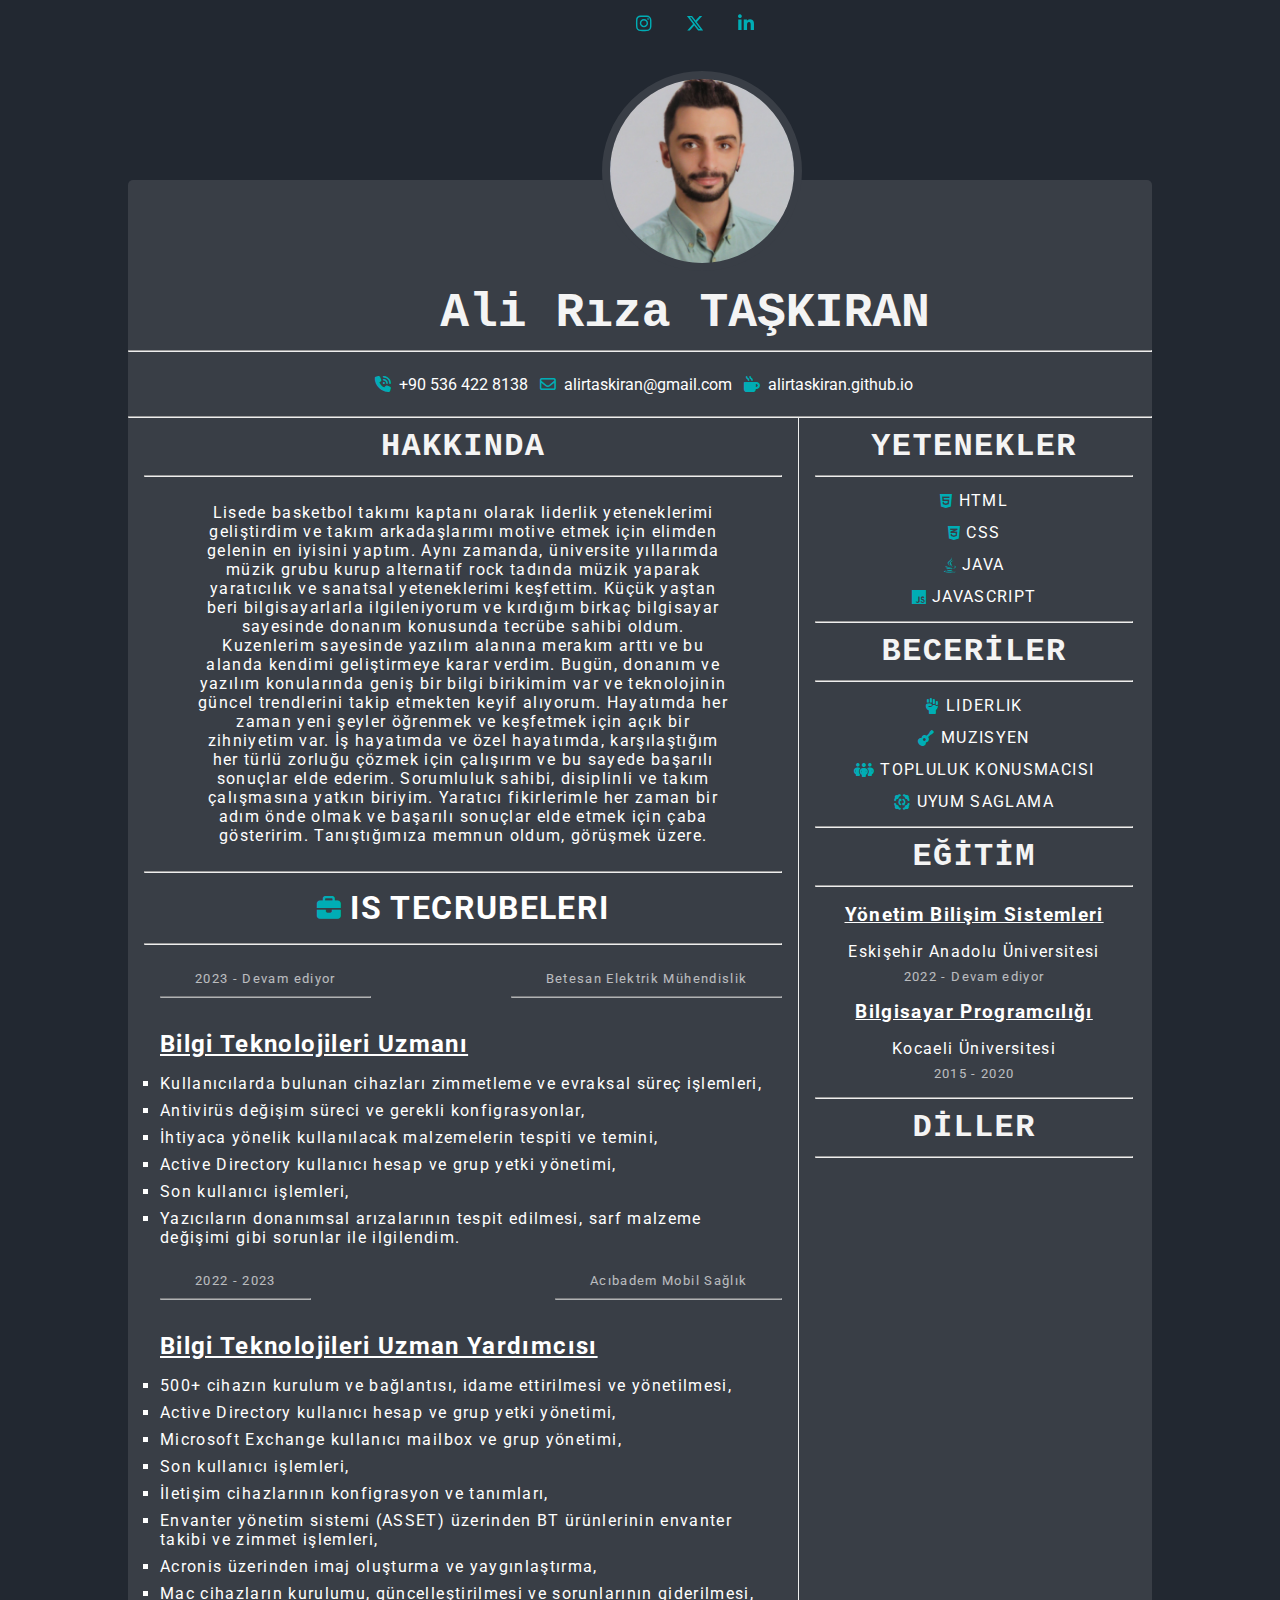
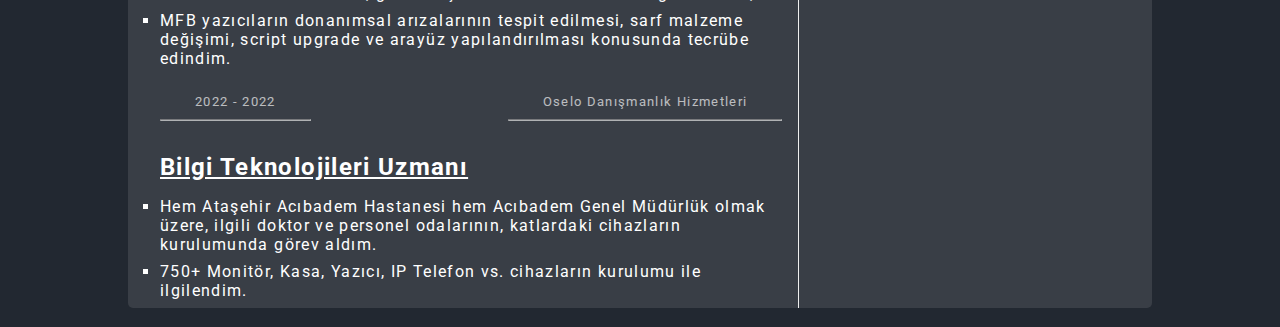
==== index.html @ 3416aee9 "first commit" ====
<!DOCTYPE html>
<html lang="en">
<head>
    <meta charset="UTF-8">
    <meta name="viewport" content="width=device-width, initial-scale=1.0">
    <title>Ali Rıza TAŞKIRAN</title>
    <!-- CSS Code -->
    <link rel="stylesheet" href="css/style.css">
    <!-- Google Fonts -->
    <link rel="preconnect" href="https://fonts.googleapis.com">
    <link rel="preconnect" href="https://fonts.gstatic.com" crossorigin>
    <link href="https://fonts.googleapis.com/css2?family=Roboto:wght@100;300;400;700;900&display=swap" rel="stylesheet">
    <!-- Font Awesome -->
    <link rel="stylesheet" href="https://cdnjs.cloudflare.com/ajax/libs/font-awesome/6.5.1/css/all.min.css">
</head>
<body>
    <div class="container">
    <header class="nav-header">
        <div class="social-media">
            <a href="https://www.instagram.com/alirtaskiran" target="_blank">
                <i class="fa-brands fa-instagram"></i>
            </a>
            <a href="https://twitter.com/alirizatskrn" target="_blank">
                <i class="fa-brands fa-x-twitter"></i>
            </a>
            <a href="https://www.linkedin.com/in/alirizatskrn" target="_blank">
                <i class="fa-brands fa-linkedin-in"></i>
            </a>
        </div>
        <div class="photo-name">
            <img class="pp" src="img/pp.jpeg" alt="">
            <h1 class="default-header name-header">Ali Rıza TAŞKIRAN</h1>
        </div>
        <hr>
        <div class="contact-header">
            <i class="fa-solid fa-phone-volume"></i>
            +90 536 422 8138
            <i class="fa-regular fa-envelope"></i>
            alirtaskiran@gmail.com
            <i class="fa-solid fa-mug-hot"></i>
            <a href="https://alirtaskiran.github.io">alirtaskiran.github.io</a>
        </div>
        <hr>
    </header>
        <main>
        <div class="side">
            <div class="left-side">
                <div class="left-about">
                    <h1 class="default-header">HAKKINDA</h1>
                    <hr>
                    <p>Lisede basketbol takımı kaptanı olarak liderlik yeteneklerimi geliştirdim ve takım arkadaşlarımı motive etmek için elimden gelenin en iyisini yaptım. Aynı zamanda, üniversite yıllarımda müzik grubu kurup alternatif rock tadında müzik yaparak yaratıcılık ve sanatsal yeteneklerimi keşfettim. Küçük yaştan beri bilgisayarlarla ilgileniyorum ve kırdığım birkaç bilgisayar sayesinde donanım konusunda tecrübe sahibi oldum. Kuzenlerim sayesinde yazılım alanına merakım arttı ve bu alanda kendimi geliştirmeye karar verdim. Bugün, donanım ve yazılım konularında geniş bir bilgi birikimim var ve teknolojinin güncel trendlerini takip etmekten keyif alıyorum. Hayatımda her zaman yeni şeyler öğrenmek ve keşfetmek için açık bir zihniyetim var. İş hayatımda ve özel hayatımda, karşılaştığım her türlü zorluğu çözmek için çalışırım ve bu sayede başarılı sonuçlar elde ederim. Sorumluluk sahibi, disiplinli ve takım çalışmasına yatkın biriyim. Yaratıcı fikirlerimle her zaman bir adım önde olmak ve başarılı sonuçlar elde etmek için çaba gösteririm. Tanıştığımıza memnun oldum, görüşmek üzere.</p>
                    <hr>
                </div>
                <div class="left-workexp">
                    <div class="work-header">
                        <i class="fa-solid fa-briefcase"></i>
                        <h1>IS TECRUBELERI</h1>
                    </div>
                    <hr>
                    <div class="first-exp">
                        <div class="tag-info">
                            <div class="company-info">
                                <div class="date">
                                    <p>2023 - Devam ediyor</p>
                                    <hr>
                                </div>
                                <div class="company-name">
                                    <p>Betesan Elektrik Mühendislik</p>
                                    <hr>
                                </div>
                            </div>
                            <div class="info-details">
                            <h2 class="tag-header">Bilgi Teknolojileri Uzmanı</h2>
                            <ul>
                                <li>Kullanıcılarda bulunan cihazları zimmetleme ve evraksal süreç işlemleri,</li>
                                <li>Antivirüs değişim süreci ve gerekli konfigrasyonlar,</li>
                                <li>İhtiyaca yönelik kullanılacak malzemelerin tespiti ve temini,</li>
                                <li>Active Directory kullanıcı hesap ve grup yetki yönetimi,</li>
                                <li>Son kullanıcı işlemleri,</li>
                                <li>Yazıcıların donanımsal arızalarının tespit edilmesi, sarf malzeme değişimi gibi sorunlar ile ilgilendim.</li>
                            </ul>
                            </div>
                        </div>
                    </div>
                    <div class="second-exp">
                        <div class="tag-info">
                            <div class="company-info">
                                <div class="date">
                                    <p>2022 - 2023</p>
                                    <hr>
                                </div>
                                <div class="company-name">
                                    <p>Acıbadem Mobil Sağlık</p>
                                    <hr>
                                </div>
                            </div>
                        <div class="info-details">
                            <h2 class="tag-header">Bilgi Teknolojileri Uzman Yardımcısı</h2>
                            <ul>
                                <li>500+ cihazın kurulum ve bağlantısı, idame ettirilmesi ve yönetilmesi,</li>
                                <li>Active Directory kullanıcı hesap ve grup yetki yönetimi,</li>
                                <li>Microsoft Exchange kullanıcı mailbox ve grup yönetimi,</li>
                                <li>Son kullanıcı işlemleri,</li>
                                <li>İletişim cihazlarının konfigrasyon ve tanımları,</li>
                                <li>Envanter yönetim sistemi (ASSET) üzerinden BT ürünlerinin envanter takibi ve zimmet işlemleri,</li>
                                <li>Acronis üzerinden imaj oluşturma ve yaygınlaştırma,</li>
                                <li>Mac cihazların kurulumu, güncelleştirilmesi ve sorunlarının giderilmesi,</li>
                                <li>MFB yazıcıların donanımsal arızalarının tespit edilmesi, sarf malzeme değişimi, script upgrade ve arayüz yapılandırılması konusunda tecrübe edindim.</li>
                            </ul>
                        </div>
                        </div>
                    </div>
                    <div class="third-exp">
                        <div class="tag-info">
                            <div class="company-info">
                                <div class="date">
                                    <p>2022 - 2022</p>
                                    <hr>
                                </div>
                                <div class="company-name">
                                    <p>Oselo Danışmanlık Hizmetleri</p>
                                    <hr>
                                </div>
                            </div>
                        <div class="info-details">
                            <h2 class="tag-header">Bilgi Teknolojileri Uzmanı</h2>
                            <ul>
                                <li>Hem Ataşehir Acıbadem Hastanesi hem Acıbadem Genel Müdürlük olmak üzere, ilgili doktor ve personel odalarının, katlardaki cihazların kurulumunda görev aldım.</li>
                                <li>750+ Monitör, Kasa, Yazıcı, IP Telefon vs. cihazların kurulumu ile ilgilendim.</li>
                            
                            </ul>
                        </div>
                        </div>
                    </div>
                </div>
            </div>
            <div class="right-side">
                <div class="abilities">
                    <h1 class="default-header">YETENEKLER</h1>
                    <hr>
                    <i class="fa-brands fa-html5"><p>HTML</p></i>
                    <i class="fa-brands fa-css3-alt"><p>CSS</p></i>
                    <i class="fa-brands fa-java"><p>JAVA</p></i>
                    <i class="fa-brands fa-js"><p>JAVASCRIPT</p></i>
                    <hr>
                </div>
                <div class="skills">
                    <h1 class="default-header">BECERİLER</h1>
                    <hr>
                    <i class="fa-solid fa-hand-fist"><p>LIDERLIK</p></i>
                    <i class="fa-solid fa-guitar"><p>MUZISYEN</p></i>
                    <i class="fa-solid fa-people-group"><p>TOPLULUK KONUSMACISI</p></i>
                    <i class="fa-solid fa-group-arrows-rotate"><p>UYUM SAGLAMA</p></i>
                    <hr>
                </div>
                <div class="education">
                    <h1 class="default-header">EĞİTİM</h1>
                    <hr>
                    <div class="department-name">Yönetim Bilişim Sistemleri</div>
                    <div class="university-name">Eskişehir Anadolu Üniversitesi</div>
                    <div class="date">2022 - Devam ediyor</div>
                    <div class="department-name">Bilgisayar Programcılığı</div>
                    <div class="university-name">Kocaeli Üniversitesi</div>
                    <div class="date">2015 - 2020</div>
                    <hr>
                </div>
                <div class="language">
                    <h1 class="default-header">DİLLER</h1>
                    <hr>
                    
                </div>
            </div>
        </div>
        </main>
    </div>
</body>
</html>
---- css/style.css ----
/* Css Reset */

* {
    margin: 0;
    padding: 0;
    box-sizing: border-box;
    text-decoration: none;
    font-family: var(--primary-font), monospace;
    color: white;
}
/* Variables */ 
:root {
    --primary-color: #222831;
    --second-color: #393E46;
    --third-color: #00ADB5;
    --fourth-color: #EEEEEE;
    --primary-font: Roboto;
    --second-font: Copperplate;
    --third-font: Inter;
}

body {
    background-color: var(--primary-color);
    text-align: center; /* <<<<< */
}

.nav-header{
    margin-top: 106px;
}

.container {
    margin: 180px 16px 16px 16px; /* <<<<< */
    border-radius: 5px;
    background-color: var(--second-color);
    width: 97%;
    height: 100%;
    text-align: center;
    display: inline-block;
    max-width: 1024px; /* <<<<< */
}

.social-media {
    position: fixed;
    top:0;
    left: 48.5%;
    z-index: 1;
}

.social-media i {
    margin: 15px;
    color: var(--third-color);
    font-size: large;
}

.contact-header i {
    color: var(--third-color);
    margin: 24px 4px 24px 8px;
}

.pp {
    width: 200px;
    height: 200px;
    border-radius: 50%;
    margin-top: 15px;
    position: absolute;
    top: 56px;
    left: 47%;
    border: 8px solid var(--second-color);
}


.default-header {
    margin-top: 10px;
    margin-bottom: 10px;
    text-align: center;
    color: #f4f4f4;
    font-family: var(--third-font),monospace;
}

.name-header{
    position: relative;
    left: 45px;
    font-size: 48px;
}

.job-header {
    color: var(--third-color);
    position: relative;
    left: 45px;
    font-family: 'Segoe UI', Tahoma, Geneva, Verdana, sans-serif;
    margin-bottom: 15px;
}

.side{
    display: flex;
    flex-direction: row;
    letter-spacing: 1.35px;
}

.left-side {
    width: 64%;
    border-right: 1px solid var(--fourth-color);
    margin-left: 16px;
}

.left-side p {
    margin: 10px 35px 10px 35px;
}

.left-about {
    margin-right: 16px;
}

.left-about p {
    padding: 16px;
}

.left-workexp {
    margin-right: 16px;
    text-align: start;
}

.work-header {
    display: flex;
    flex-direction: row;
    justify-content: center;
    align-items: center;
    margin-top: 16px;
    margin-bottom: 16px;
}

.work-header i {
    font-size: x-large;
    margin-right: 8px;
    color: var(--third-color);
}

.company-info {
    display: flex;
    flex-direction: row;
    justify-content: space-between;
    margin-top: 16px;
    margin-left: 16px;
}

.company-name {
    opacity: 0.66;
    font-size: small;
}

.tag-header {
    margin-top: 16px;
    margin-left: 16px;
    margin-bottom: 16px;
    text-decoration-line: underline;

}

.info-details ul {
    margin-left: 8px;
}

.info-details li {
    margin: 8px;
    list-style-type: square;
}


.right-side {
    display: flex;
    flex-direction: column;
    margin-left: 16px;
    width: 31%;
}

.right-side p {
    margin-left: 5px;
}

.right-side i {
    display: flex;
    justify-content: center;
    margin: 15px;
    color: var(--third-color);
}

.abilities i {
    display: flex;
    justify-content: center;
    margin: 16px;
    color: var(--third-color);
}

.skills i {
    display: flex;
    justify-content: center;
    margin: 16px;
    color: var(--third-color);
}

.skills i p{
    font-weight: 400;
}

.department-name {
    font-size: larger;
    font-weight: bold;
    margin-top: 16px;
    margin-bottom: 16px;
    text-decoration-line: underline;
}

.date {
    font-size: small;
    margin-bottom: 16px;
    opacity: 0.66;
}

.university-name {
    margin-bottom: 8px;
}
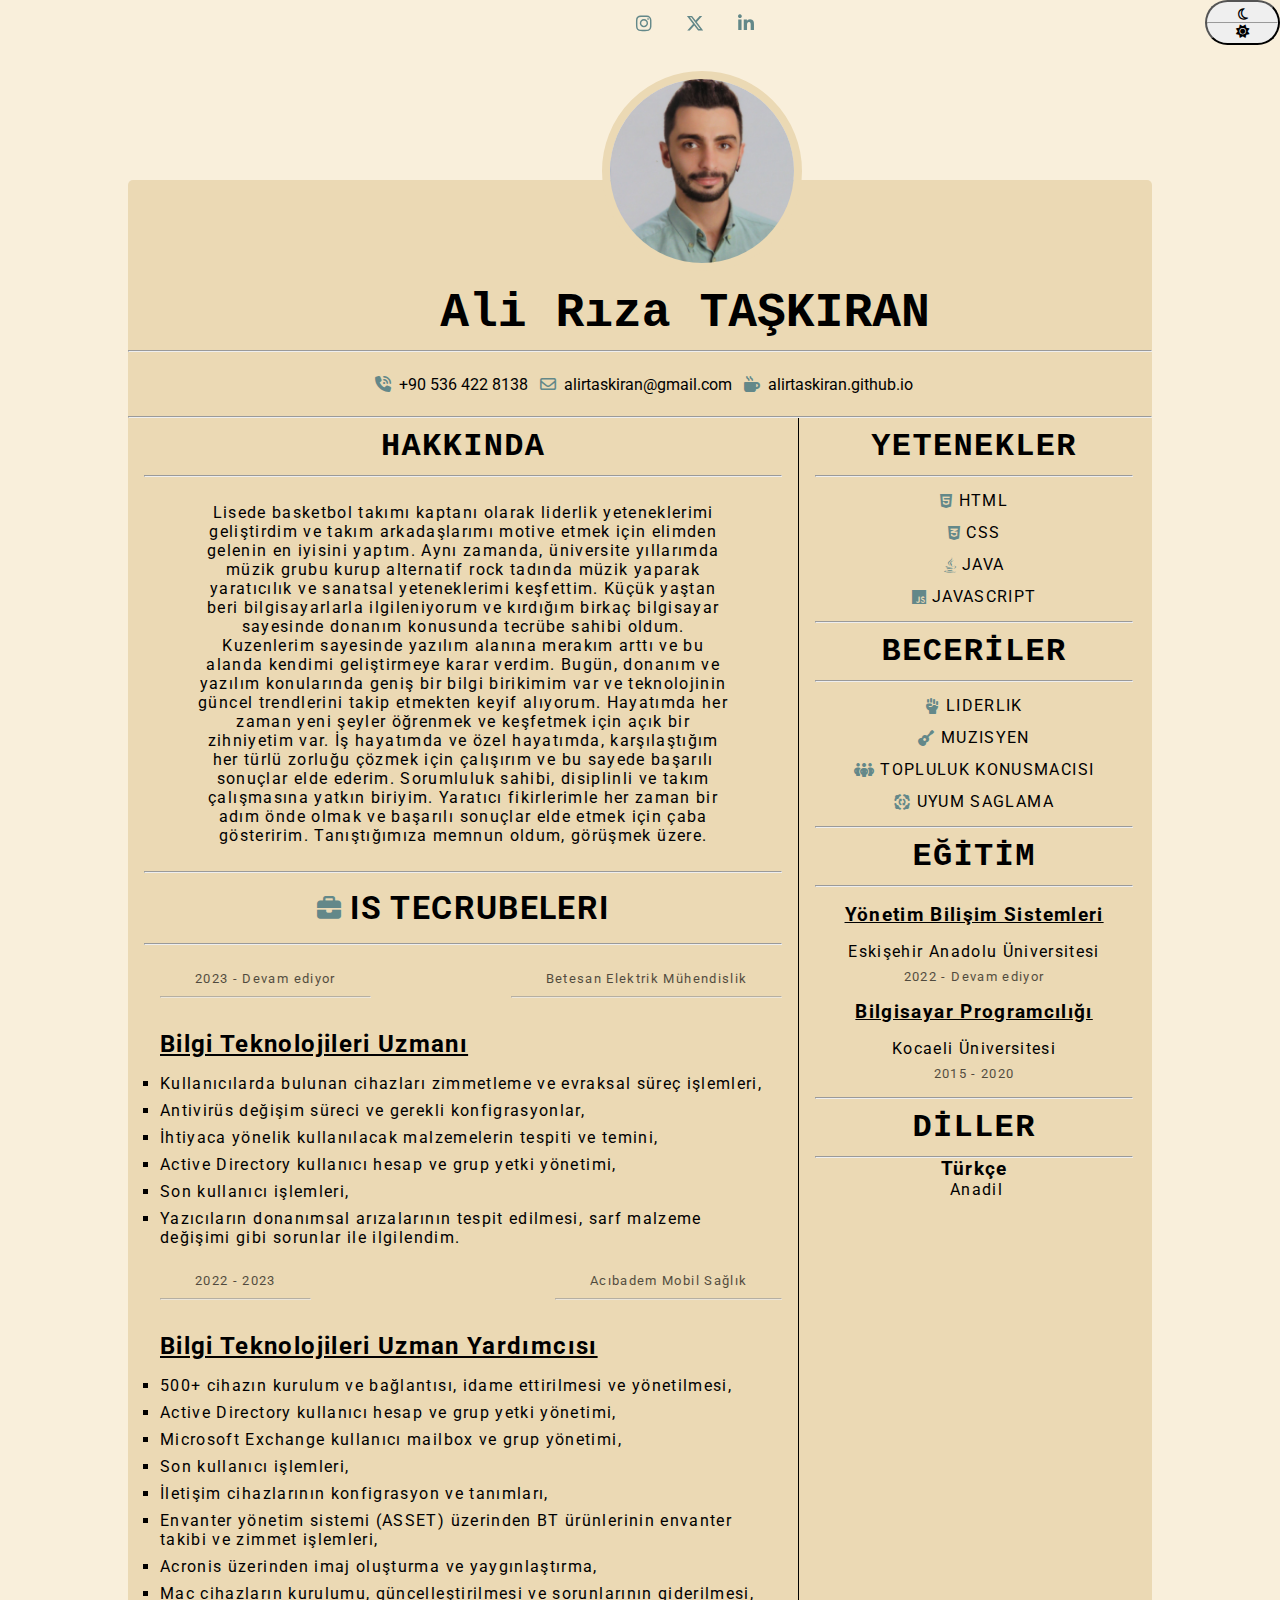
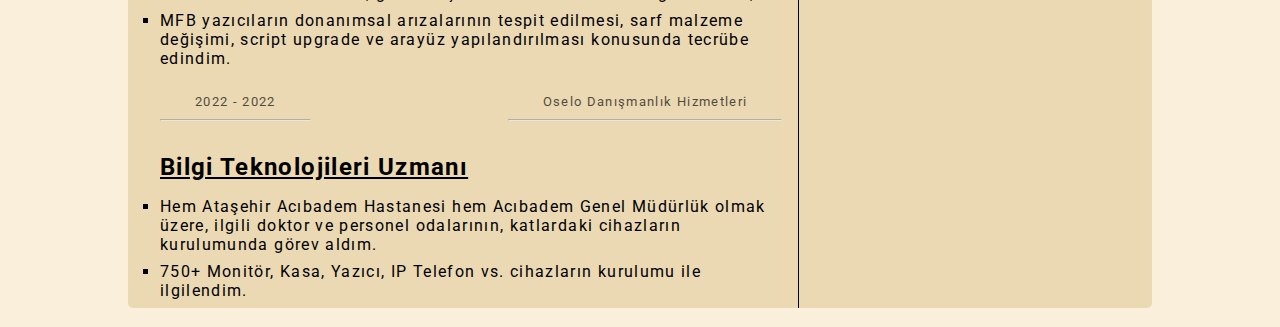
==== commit 33548087: "darkmode added!" ====
--- a/index.html
+++ b/index.html
@@ -16,6 +16,7 @@
 <body>
     <div class="container">
     <header class="nav-header">
+        <button id="btn"><i class="fa-regular fa-moon"></i><hr><i class="fa-solid fa-sun"></i></button>
         <div class="social-media">
             <a href="https://www.instagram.com/alirtaskiran" target="_blank">
                 <i class="fa-brands fa-instagram"></i>
@@ -167,11 +168,15 @@
                 <div class="language">
                     <h1 class="default-header">DİLLER</h1>
                     <hr>
+                    <h3>Türkçe</h3>
+                    <p>Anadil</p>
+
                     
                 </div>
             </div>
         </div>
         </main>
     </div>
+    <script src="js/app.js"></script>
 </body>
 </html>--- a/css/style.css
+++ b/css/style.css
@@ -6,7 +6,7 @@
     box-sizing: border-box;
     text-decoration: none;
     font-family: var(--primary-font), monospace;
-    color: white;
+    color: var(--fourth-color);
 }
 /* Variables */ 
 :root {
@@ -19,6 +19,13 @@
     --third-font: Inter;
 }
 
+.dark-theme{
+    --primary-color: #F9EFDB;
+    --second-color: #EBD9B4;
+    --third-color: #638889;
+    --fourth-color: black;
+}
+
 body {
     background-color: var(--primary-color);
     text-align: center; /* <<<<< */
@@ -73,7 +80,7 @@
     margin-top: 10px;
     margin-bottom: 10px;
     text-align: center;
-    color: #f4f4f4;
+    color: var(--fourth-color);
     font-family: var(--third-font),monospace;
 }
 
@@ -219,3 +226,16 @@
 .university-name {
     margin-bottom: 8px;
 }
+
+#btn{
+    width: 75px;
+    height: 45px;
+    border-radius: 9999px;
+    position: absolute;
+    top: 0;
+    right: 0;
+}
+
+#btn i {
+    color: black;
+}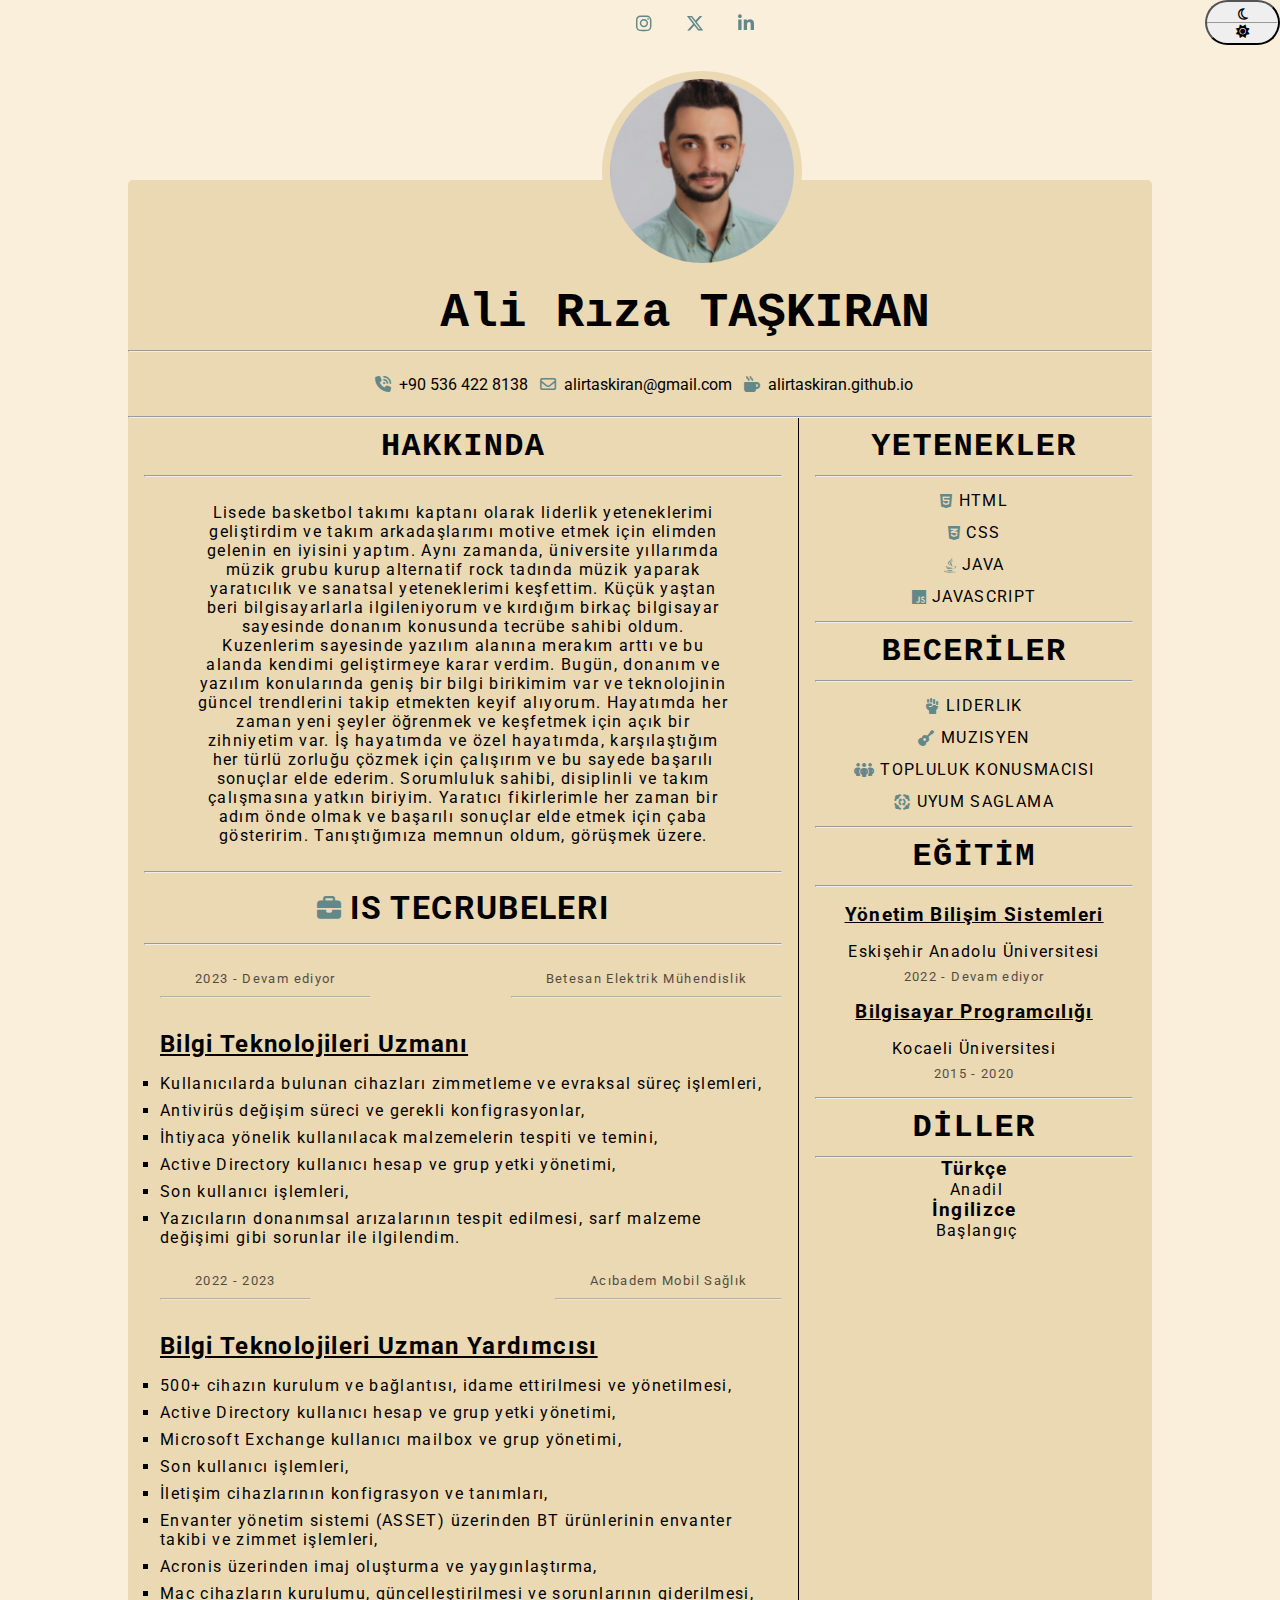
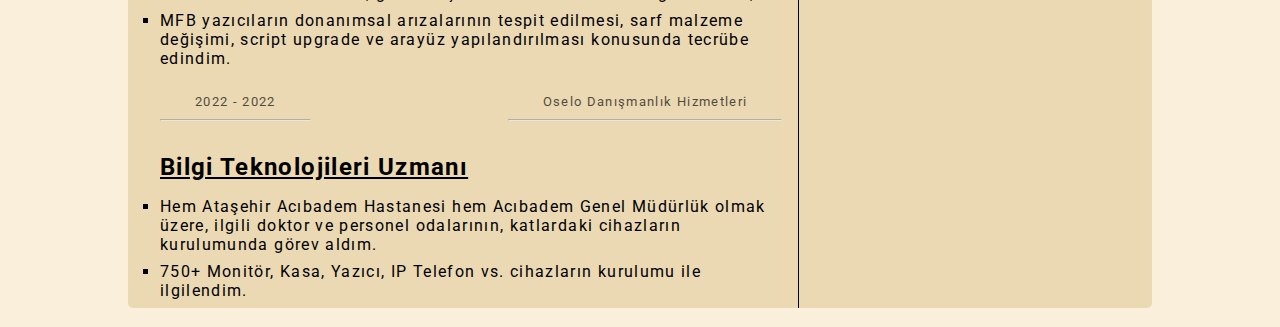
==== commit 8b8b5cef: "English Language Added!" ====
--- a/index.html
+++ b/index.html
@@ -170,6 +170,8 @@
                     <hr>
                     <h3>Türkçe</h3>
                     <p>Anadil</p>
+                    <h3>İngilizce</h3>
+                    <p>Başlangıç</p>
 
                     
                 </div>
